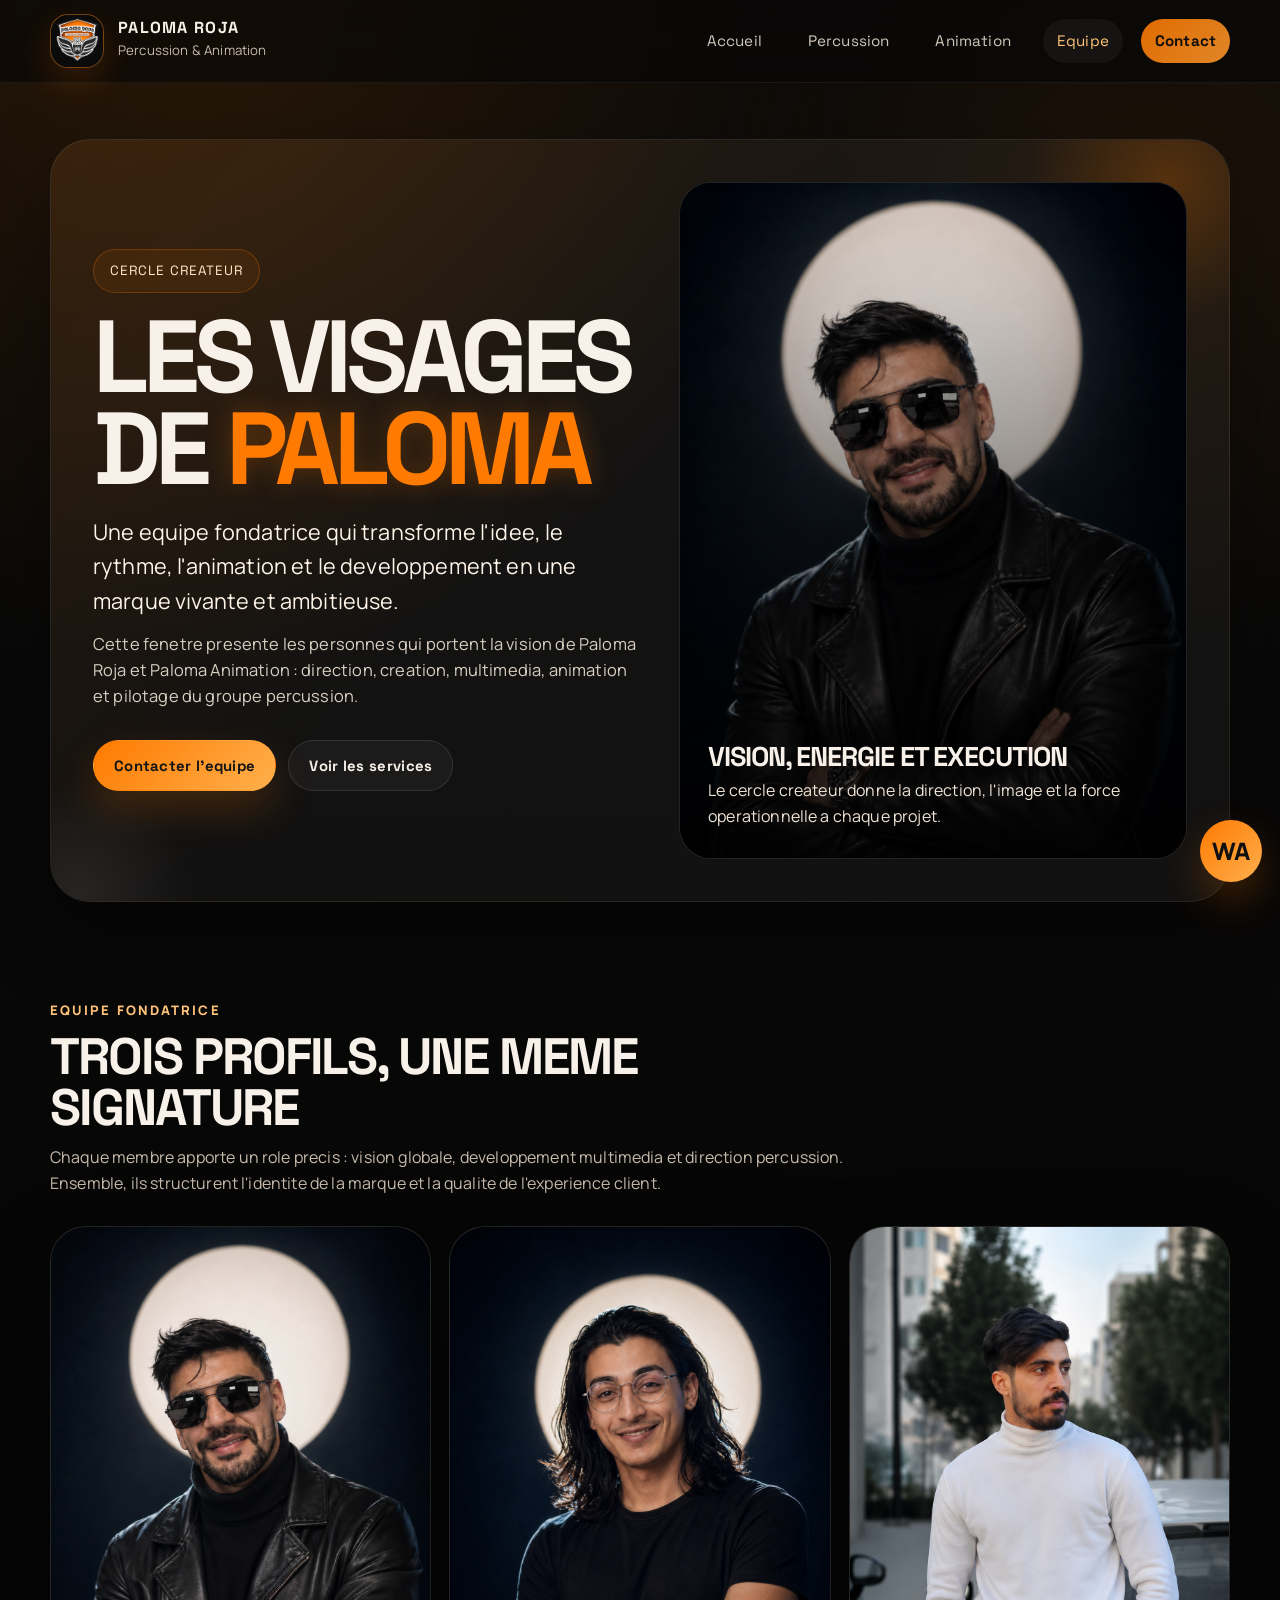
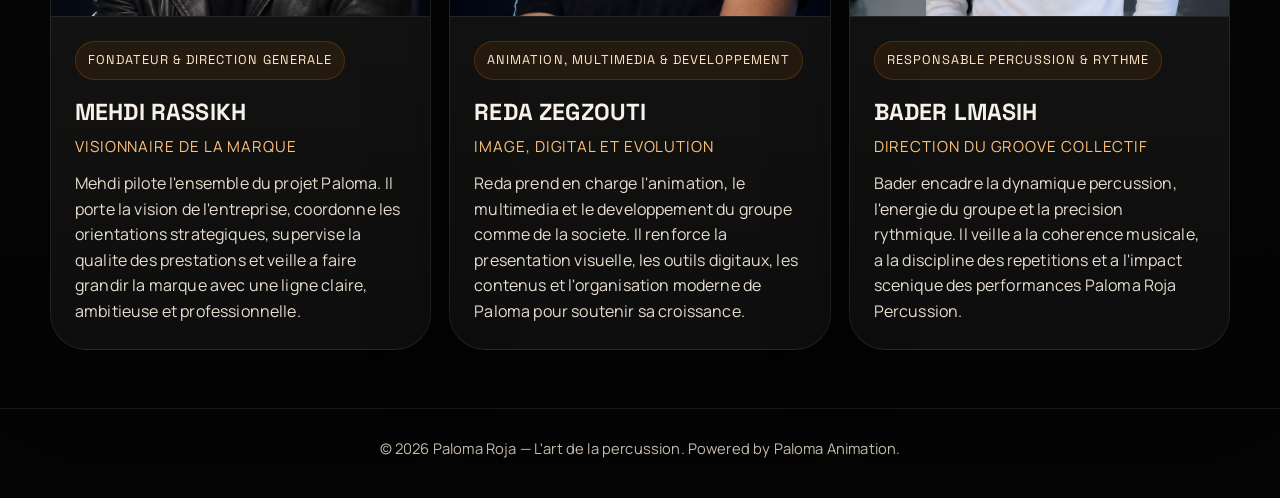
==== equipe.html @ c82f5fa4 "use real creator photos" ====
<!DOCTYPE html>
<html lang="fr">
<head>
  <meta charset="UTF-8" />
  <meta name="viewport" content="width=device-width, initial-scale=1.0" />
  <title>Cercle Createur | Paloma Roja</title>
  <meta
    name="description"
    content="Decouvrez le cercle createur de Paloma Roja et Paloma Animation : vision, animation, multimedia et direction percussion."
  />
  <link rel="preconnect" href="https://fonts.googleapis.com" />
  <link rel="preconnect" href="https://fonts.gstatic.com" crossorigin />
  <link
    href="https://fonts.googleapis.com/css2?family=Manrope:wght@400;500;700;800&family=Space+Grotesk:wght@500;700&display=swap"
    rel="stylesheet"
  />
  <link rel="stylesheet" href="style.css" />
</head>
<body>
  <div class="page-shell">
    <nav class="nav">
      <div class="container nav-inner">
        <a class="brand" href="index.html" aria-label="Paloma Roja accueil">
          <div class="brand-mark">
            <img src="logo.png" alt="Logo Paloma Roja" data-logo-image />
          </div>
          <div class="brand-text">
            <strong>Paloma Roja</strong>
            <span>Percussion & Animation</span>
          </div>
        </a>

        <div class="nav-links">
          <a href="index.html" data-nav-link>Accueil</a>
          <a href="percussion.html" data-nav-link>Percussion</a>
          <a href="animation.html" data-nav-link>Animation</a>
          <a href="equipe.html" data-nav-link>Equipe</a>
          <a href="contact.html" data-nav-link class="nav-cta">Contact</a>
        </div>
      </div>
    </nav>

    <main class="main-content">
      <section class="page-hero">
        <div class="container">
          <div class="page-hero-shell">
            <div class="page-hero-grid">
              <div>
                <div class="page-eyebrow">Cercle Createur</div>
                <h1>Les visages de <span class="accent">Paloma</span></h1>
                <p class="page-hero-subtitle">
                  Une equipe fondatrice qui transforme l'idee, le rythme, l'animation et le developpement en une
                  marque vivante et ambitieuse.
                </p>
                <p class="page-hero-copy">
                  Cette fenetre presente les personnes qui portent la vision de Paloma Roja et Paloma Animation :
                  direction, creation, multimedia, animation et pilotage du groupe percussion.
                </p>
                <div class="button-row">
                  <a class="btn btn-primary" href="contact.html">Contacter l'equipe</a>
                  <a class="btn btn-ghost" href="animation.html">Voir les services</a>
                </div>
              </div>

              <article class="visual-card">
                <img src="mehdirassikh.png" alt="Portrait de presentation de Mehdi Rassikh" />
                <div class="visual-card-copy">
                  <h2>Vision, energie et execution</h2>
                  <p>Le cercle createur donne la direction, l'image et la force operationnelle a chaque projet.</p>
                </div>
              </article>
            </div>
          </div>
        </div>
      </section>

      <section class="section">
        <div class="container">
          <div class="section-header">
            <div class="section-header-copy">
              <div class="kicker">Equipe fondatrice</div>
              <h2>Trois profils, une meme signature</h2>
              <p>
                Chaque membre apporte un role precis : vision globale, developpement multimedia et direction
                percussion. Ensemble, ils structurent l'identite de la marque et la qualite de l'experience client.
              </p>
            </div>
          </div>

          <div class="member-grid">
            <article class="member-card">
              <img class="member-photo" src="mehdirassikh.png" alt="Portrait de Mehdi Rassikh" />
              <div class="member-content">
                <span class="member-role">Fondateur & direction generale</span>
                <h3>Mehdi Rassikh</h3>
                <div class="member-name">Visionnaire de la marque</div>
                <p>
                  Mehdi pilote l'ensemble du projet Paloma. Il porte la vision de l'entreprise, coordonne les
                  orientations strategiques, supervise la qualite des prestations et veille a faire grandir la marque
                  avec une ligne claire, ambitieuse et professionnelle.
                </p>
              </div>
            </article>

            <article class="member-card">
              <img class="member-photo" src="reda_zegzouti.png" alt="Portrait de Reda Zegzouti" />
              <div class="member-content">
                <span class="member-role">Animation, multimedia & developpement</span>
                <h3>Reda Zegzouti</h3>
                <div class="member-name">Image, digital et evolution</div>
                <p>
                  Reda prend en charge l'animation, le multimedia et le developpement du groupe comme de la societe.
                  Il renforce la presentation visuelle, les outils digitaux, les contenus et l'organisation moderne de
                  Paloma pour soutenir sa croissance.
                </p>
              </div>
            </article>

            <article class="member-card">
              <img class="member-photo" src="badrelmassih.png" alt="Portrait de Bader Lmasih" />
              <div class="member-content">
                <span class="member-role">Responsable percussion & rythme</span>
                <h3>Bader Lmasih</h3>
                <div class="member-name">Direction du groove collectif</div>
                <p>
                  Bader encadre la dynamique percussion, l'energie du groupe et la precision rythmique. Il veille a la
                  coherence musicale, a la discipline des repetitions et a l'impact scenique des performances Paloma
                  Roja Percussion.
                </p>
              </div>
            </article>
          </div>
        </div>
      </section>
    </main>

    <a
      class="floating-whatsapp"
      href="https://wa.me/212612828842"
      target="_blank"
      rel="noopener"
      aria-label="Contacter Paloma Roja sur WhatsApp"
    >
      WA
    </a>

    <footer>
      <div class="container">&copy; 2026 Paloma Roja &mdash; L'art de la percussion. Powered by Paloma Animation.</div>
    </footer>
  </div>

  <script src="script.js"></script>
</body>
</html>
---- style.css ----
:root {
  --bg: #050505;
  --bg-soft: #0d0d0d;
  --panel: rgba(255, 248, 240, 0.055);
  --panel-strong: rgba(255, 248, 240, 0.09);
  --text: #f7f1ea;
  --muted: #c7bbad;
  --line: rgba(255, 255, 255, 0.11);
  --orange: #ff7a00;
  --orange-soft: #ffc37a;
  --shadow: 0 28px 80px rgba(0, 0, 0, 0.34);
  --radius-xl: 36px;
  --radius-lg: 26px;
  --radius-md: 18px;
  --container: min(1180px, calc(100% - 32px));
}

* {
  box-sizing: border-box;
  margin: 0;
  padding: 0;
}

body {
  font-family: "Manrope", sans-serif;
  background:
    radial-gradient(circle at 15% 0%, rgba(255, 122, 0, 0.12), transparent 28%),
    radial-gradient(circle at 90% 10%, rgba(255, 122, 0, 0.08), transparent 20%),
    linear-gradient(180deg, #0b0a09 0%, #040404 100%);
  color: var(--text);
  line-height: 1.6;
  min-height: 100vh;
  letter-spacing: 0.01em;
}

img {
  max-width: 100%;
  display: block;
}

a {
  color: inherit;
  text-decoration: none;
}

.container {
  width: var(--container);
  margin: 0 auto;
}

.page-shell {
  min-height: 100vh;
  display: flex;
  flex-direction: column;
}

.main-content {
  flex: 1;
}

.nav {
  position: sticky;
  top: 0;
  z-index: 40;
  border-bottom: 1px solid rgba(255, 255, 255, 0.06);
  background: rgba(7, 7, 7, 0.64);
  backdrop-filter: blur(18px);
}

.nav-inner {
  display: flex;
  align-items: center;
  justify-content: space-between;
  gap: 16px;
  padding: 14px 0;
}

.brand {
  display: flex;
  align-items: center;
  gap: 14px;
  min-width: 0;
}

.brand-mark {
  width: 54px;
  height: 54px;
  border-radius: 18px;
  background:
    linear-gradient(145deg, rgba(255, 122, 0, 0.26), rgba(255, 255, 255, 0.08)),
    rgba(255, 255, 255, 0.04);
  border: 1px solid rgba(255, 122, 0, 0.3);
  display: grid;
  place-items: center;
  overflow: hidden;
  box-shadow: 0 14px 34px rgba(255, 122, 0, 0.16);
  flex-shrink: 0;
  position: relative;
}

.brand-mark img {
  width: 100%;
  height: 100%;
  object-fit: contain;
  background: #0b0b0b;
}

.brand-mark::after {
  content: "PR";
  position: absolute;
  inset: 0;
  display: grid;
  place-items: center;
  font-family: "Space Grotesk", sans-serif;
  font-size: 1rem;
  letter-spacing: 0.18em;
  color: var(--orange-soft);
  opacity: 0;
  transition: opacity 0.2s ease;
}

.brand-mark.no-logo::after {
  opacity: 1;
}

.brand-text strong,
h1,
h2,
h3,
.pill,
.btn,
.stat strong,
.service-tag,
.page-eyebrow,
.nav-links a {
  font-family: "Space Grotesk", sans-serif;
}

.brand-text strong {
  display: block;
  font-size: 1rem;
  line-height: 1.1;
  text-transform: uppercase;
  letter-spacing: 0.08em;
}

.brand-text span {
  color: var(--muted);
  font-size: 0.83rem;
}

.nav-links {
  display: flex;
  align-items: center;
  gap: 18px;
  color: #ede2d4;
  font-size: 0.95rem;
}

.nav-links a {
  opacity: 0.88;
  transition: color 0.25s ease, opacity 0.25s ease, background 0.25s ease;
  padding: 10px 14px;
  border-radius: 999px;
}

.nav-links a:hover,
.nav-links a:focus-visible,
.nav-links a.is-active {
  color: var(--orange-soft);
  opacity: 1;
  background: rgba(255, 248, 240, 0.045);
}

.nav-cta {
  background: linear-gradient(135deg, var(--orange), #ff9a2f);
  color: #111;
  font-weight: 800;
}

.hero,
.page-hero {
  padding: 56px 0 40px;
}

.hero-shell,
.page-hero-shell {
  position: relative;
  overflow: hidden;
  border: 1px solid rgba(255, 255, 255, 0.08);
  border-radius: 40px;
  padding: 42px;
  background:
    linear-gradient(135deg, rgba(255, 122, 0, 0.09), rgba(255, 255, 255, 0.015) 45%),
    rgba(255, 248, 240, 0.028);
  box-shadow: var(--shadow);
}

.hero-shell::before,
.hero-shell::after,
.page-hero-shell::before,
.page-hero-shell::after {
  content: "";
  position: absolute;
  border-radius: 50%;
  pointer-events: none;
}

.hero-shell::before,
.page-hero-shell::before {
  width: 300px;
  height: 300px;
  top: -110px;
  right: -90px;
  background: radial-gradient(circle, rgba(255, 122, 0, 0.22), transparent 68%);
}

.hero-shell::after,
.page-hero-shell::after {
  width: 240px;
  height: 240px;
  left: -90px;
  bottom: -110px;
  background: radial-gradient(circle, rgba(255, 255, 255, 0.08), transparent 65%);
}

.hero-grid,
.page-hero-grid {
  display: grid;
  grid-template-columns: minmax(0, 1fr) minmax(360px, 0.92fr);
  gap: 34px;
  align-items: center;
  position: relative;
  z-index: 1;
}

.pill,
.page-eyebrow {
  display: inline-flex;
  align-items: center;
  gap: 10px;
  padding: 10px 16px;
  border-radius: 999px;
  border: 1px solid rgba(255, 122, 0, 0.26);
  background: rgba(255, 122, 0, 0.08);
  color: #ffe7ca;
  font-size: 0.84rem;
  letter-spacing: 0.08em;
  text-transform: uppercase;
  margin-bottom: 18px;
}

.pill-dot {
  width: 8px;
  height: 8px;
  border-radius: 50%;
  background: var(--orange);
  box-shadow: 0 0 18px rgba(255, 122, 0, 0.9);
}

h1 {
  font-size: clamp(3.2rem, 8vw, 6.6rem);
  line-height: 0.9;
  text-transform: uppercase;
  letter-spacing: -0.06em;
  max-width: 10ch;
  margin-bottom: 20px;
}

.accent {
  color: var(--orange);
  text-shadow: 0 0 26px rgba(255, 122, 0, 0.28);
}

.hero-subtitle,
.page-hero-subtitle {
  font-size: clamp(1.05rem, 2.2vw, 1.35rem);
  color: #fff4e8;
  margin-bottom: 12px;
  max-width: 44rem;
}

.hero-copy,
.page-hero-copy,
.section-copy,
.card p,
.split-panel p,
.cta-copy p,
.contact-intro {
  color: #d8cec1;
}

.hero-copy,
.page-hero-copy {
  max-width: 44rem;
  margin-bottom: 30px;
  font-size: 1.03rem;
}

.hero-actions,
.button-row {
  display: flex;
  flex-wrap: wrap;
  gap: 12px;
  align-items: center;
}

.btn {
  display: inline-flex;
  align-items: center;
  justify-content: center;
  gap: 10px;
  min-height: 50px;
  padding: 13px 20px;
  border-radius: 999px;
  border: 1px solid transparent;
  font-size: 0.93rem;
  font-weight: 700;
  letter-spacing: 0.02em;
  transition: transform 0.25s ease, box-shadow 0.25s ease, border-color 0.25s ease, background 0.25s ease;
}

.btn:hover,
.btn:focus-visible {
  transform: translateY(-2px);
}

.btn-primary {
  color: #141414;
  background: linear-gradient(135deg, var(--orange), #ffb04d);
  box-shadow: 0 18px 40px rgba(255, 122, 0, 0.2);
}

.btn-ghost {
  border-color: var(--line);
  background: rgba(255, 255, 255, 0.04);
  color: var(--text);
}

.btn-ghost:hover,
.btn-ghost:focus-visible {
  border-color: rgba(255, 122, 0, 0.45);
  color: #ffe6ca;
}

.hero-stats {
  display: grid;
  grid-template-columns: repeat(3, minmax(0, 1fr));
  gap: 12px;
  margin-top: 34px;
}

.stat {
  padding: 18px;
  border-radius: 22px;
  background: rgba(255, 248, 240, 0.04);
  border: 1px solid rgba(255, 255, 255, 0.07);
}

.stat strong {
  display: block;
  font-size: 1.3rem;
  color: var(--orange-soft);
  margin-bottom: 4px;
}

.stat span {
  color: var(--muted);
  font-size: 0.92rem;
}

.hero-visual,
.page-hero-visual {
  display: grid;
  gap: 14px;
}

.hero-main-card,
.visual-card {
  position: relative;
  min-height: 500px;
  border-radius: 32px;
  overflow: hidden;
  border: 1px solid rgba(255, 255, 255, 0.08);
  background: #111;
}

.hero-main-card img,
.visual-card img {
  width: 100%;
  height: 100%;
  object-fit: cover;
  transform: scale(1.02);
  filter: saturate(0.92) contrast(1.04);
}

.hero-main-overlay,
.visual-card-copy {
  position: absolute;
  inset: 0;
  display: flex;
  flex-direction: column;
  justify-content: flex-end;
  padding: 28px;
  background: linear-gradient(180deg, rgba(0, 0, 0, 0.02), rgba(0, 0, 0, 0.84));
}

.hero-main-overlay h2,
.visual-card-copy h2,
.visual-card-copy h3 {
  font-size: 1.7rem;
  text-transform: uppercase;
  margin-bottom: 8px;
}

.hero-main-overlay p,
.visual-card-copy p {
  color: #efe3d6;
  max-width: 28rem;
}

.hero-bottom-grid {
  display: grid;
  grid-template-columns: 1fr 1fr;
  gap: 14px;
}

.mini-card {
  position: relative;
  min-height: 180px;
  overflow: hidden;
  border-radius: 24px;
  border: 1px solid rgba(255, 255, 255, 0.08);
  background: #111;
}

.mini-card img {
  width: 100%;
  height: 100%;
  object-fit: cover;
}

.mini-card span {
  position: absolute;
  left: 16px;
  bottom: 14px;
  padding: 8px 12px;
  border-radius: 999px;
  background: rgba(0, 0, 0, 0.58);
  border: 1px solid rgba(255, 255, 255, 0.12);
  font-size: 0.85rem;
  font-weight: 700;
}

.section {
  padding: 58px 0;
}

.section-header {
  display: flex;
  justify-content: space-between;
  gap: 18px;
  align-items: end;
  margin-bottom: 30px;
}

.section-header-copy {
  max-width: 50rem;
}

.kicker {
  color: var(--orange-soft);
  text-transform: uppercase;
  letter-spacing: 0.16em;
  font-size: 0.82rem;
  font-weight: 800;
  margin-bottom: 10px;
}

h2 {
  font-size: clamp(2.1rem, 4vw, 3.5rem);
  line-height: 1;
  text-transform: uppercase;
  letter-spacing: -0.04em;
  margin-bottom: 12px;
}

.section-header p {
  color: var(--muted);
}

.paths,
.service-grid,
.contact-grid,
.dual-grid,
.stats-grid,
.member-grid,
.form-grid,
.checkbox-grid {
  display: grid;
  gap: 18px;
}

.paths {
  grid-template-columns: repeat(2, minmax(0, 1fr));
}

.service-grid {
  grid-template-columns: repeat(3, minmax(0, 1fr));
  margin-top: 18px;
}

.contact-grid,
.dual-grid {
  grid-template-columns: repeat(2, minmax(0, 1fr));
}

.stats-grid {
  grid-template-columns: repeat(4, minmax(0, 1fr));
}

.member-grid {
  grid-template-columns: repeat(3, minmax(0, 1fr));
}

.form-grid {
  grid-template-columns: repeat(2, minmax(0, 1fr));
}

.checkbox-grid {
  grid-template-columns: repeat(2, minmax(0, 1fr));
}

.path-card,
.split-panel,
.contact-card,
.service-card,
.cta-card,
.feature-card,
.stat-card,
.member-card,
.budget-form-card,
.budget-summary-card,
.placeholder-card {
  background:
    linear-gradient(180deg, rgba(255, 248, 240, 0.055), rgba(255, 255, 255, 0.02)),
    rgba(255, 255, 255, 0.018);
  border: 1px solid rgba(255, 255, 255, 0.08);
  border-radius: var(--radius-xl);
  box-shadow: var(--shadow);
}

.path-card,
.service-card,
.contact-card,
.feature-card,
.stat-card,
.member-card {
  transition: transform 0.28s ease, border-color 0.28s ease;
}

.path-card:hover,
.service-card:hover,
.contact-card:hover,
.feature-card:hover,
.stat-card:hover,
.member-card:hover {
  transform: translateY(-5px);
  border-color: rgba(255, 122, 0, 0.28);
}

.path-card {
  overflow: hidden;
}

.path-card img {
  width: 100%;
  height: 340px;
  object-fit: cover;
  filter: saturate(0.9) contrast(1.02);
}

.path-content,
.service-card,
.contact-card,
.feature-card,
.stat-card,
.budget-form-card,
.budget-summary-card,
.placeholder-card {
  padding: 26px;
}

.path-content h3,
.split-panel h3,
.cta-copy h3,
.service-card h3,
.feature-card h3,
.contact-feature-copy h3 {
  font-size: 1.45rem;
  text-transform: uppercase;
  margin-bottom: 12px;
}

.path-content p,
.service-card p,
.feature-card p {
  color: #e7ddcf;
}

.service-tags {
  display: flex;
  flex-wrap: wrap;
  gap: 10px;
  margin-bottom: 20px;
}

.service-tag {
  padding: 9px 12px;
  border-radius: 999px;
  background: rgba(255, 122, 0, 0.08);
  border: 1px solid rgba(255, 122, 0, 0.22);
  color: #ffe9ce;
  font-size: 0.82rem;
  letter-spacing: 0.02em;
  display: inline-flex;
}

.split-layout {
  display: grid;
  grid-template-columns: minmax(0, 0.92fr) minmax(0, 1.08fr);
  gap: 24px;
  margin-top: 22px;
}

.split-panel {
  padding: 28px;
}

.split-image {
  width: 100%;
  height: 320px;
  object-fit: cover;
  border-radius: 24px;
  margin-bottom: 24px;
  filter: saturate(0.9) contrast(1.02);
}

.check-list {
  display: grid;
  gap: 12px;
  margin-top: 18px;
}

.check-item {
  display: grid;
  grid-template-columns: 24px 1fr;
  gap: 12px;
  align-items: start;
  padding: 12px 0;
  border-bottom: 1px solid rgba(255, 255, 255, 0.08);
}

.check-item:last-child {
  border-bottom: none;
  padding-bottom: 0;
}

.check-icon {
  width: 24px;
  height: 24px;
  display: grid;
  place-items: center;
  border-radius: 50%;
  background: rgba(255, 122, 0, 0.14);
  color: var(--orange-soft);
  font-weight: 800;
}

.cta-card {
  margin-top: 22px;
  padding: 28px;
  display: flex;
  justify-content: space-between;
  align-items: center;
  gap: 18px;
  background:
    radial-gradient(circle at 15% 20%, rgba(255, 122, 0, 0.13), transparent 34%),
    linear-gradient(180deg, rgba(255, 248, 240, 0.07), rgba(255, 255, 255, 0.03));
}

.cta-copy {
  max-width: 42rem;
}

.feature-card ul {
  list-style: none;
  display: grid;
  gap: 10px;
  margin-top: 14px;
}

.feature-card li {
  color: #e7ddcf;
  padding-left: 18px;
  position: relative;
}

.feature-card li::before {
  content: "";
  position: absolute;
  left: 0;
  top: 11px;
  width: 7px;
  height: 7px;
  border-radius: 50%;
  background: var(--orange);
}

.stat-card strong {
  color: var(--orange-soft);
  display: block;
  font-size: 1.25rem;
  margin-bottom: 8px;
}

.contact-section {
  padding-bottom: 92px;
}

.member-card {
  overflow: hidden;
}

.member-photo {
  width: 100%;
  height: 390px;
  object-fit: cover;
  object-position: center top;
  background: #111;
  border-bottom: 1px solid rgba(255, 255, 255, 0.08);
}

.member-content {
  padding: 24px;
}

.member-role {
  display: inline-flex;
  margin-bottom: 14px;
  padding: 8px 12px;
  border-radius: 999px;
  background: rgba(255, 122, 0, 0.08);
  border: 1px solid rgba(255, 122, 0, 0.2);
  color: #ffe6ca;
  font-size: 0.8rem;
  letter-spacing: 0.08em;
  text-transform: uppercase;
  font-family: "Space Grotesk", sans-serif;
}

.member-content h3 {
  font-size: 1.45rem;
  text-transform: uppercase;
  margin-bottom: 4px;
}

.member-name {
  color: var(--orange-soft);
  margin-bottom: 12px;
  font-size: 0.95rem;
  letter-spacing: 0.06em;
  text-transform: uppercase;
}

.member-content p {
  color: #e7ddcf;
}

.budget-layout {
  display: grid;
  grid-template-columns: minmax(0, 1.15fr) minmax(320px, 0.85fr);
  gap: 24px;
  align-items: start;
}

.budget-form-card,
.budget-summary-card,
.placeholder-card {
  box-shadow: var(--shadow);
}

.field {
  display: grid;
  gap: 10px;
}

.field label,
.section-label {
  color: #fff3e5;
  font-size: 0.92rem;
  font-weight: 700;
  letter-spacing: 0.03em;
}

.field select,
.field input,
.check-option {
  width: 100%;
  border-radius: 18px;
  border: 1px solid rgba(255, 255, 255, 0.12);
  background: rgba(255, 255, 255, 0.03);
  color: var(--text);
}

.field select,
.field input {
  min-height: 52px;
  padding: 0 16px;
  outline: none;
}

.field select:focus,
.field input:focus {
  border-color: rgba(255, 122, 0, 0.36);
  box-shadow: 0 0 0 3px rgba(255, 122, 0, 0.08);
}

.check-option {
  display: flex;
  gap: 12px;
  align-items: flex-start;
  padding: 14px 16px;
  cursor: pointer;
}

.check-option input {
  width: 18px;
  height: 18px;
  margin-top: 2px;
  accent-color: var(--orange);
}

.check-option strong {
  display: block;
  color: #fff4e8;
  font-size: 0.95rem;
}

.check-option span {
  display: block;
  color: var(--muted);
  font-size: 0.88rem;
}

.budget-summary-card {
  position: sticky;
  top: 96px;
}

.estimate-label {
  color: var(--orange-soft);
  font-size: 0.82rem;
  text-transform: uppercase;
  letter-spacing: 0.15em;
  margin-bottom: 10px;
  font-family: "Space Grotesk", sans-serif;
}

.price-total {
  font-size: clamp(2.2rem, 5vw, 3.8rem);
  line-height: 0.95;
  margin-bottom: 14px;
  font-family: "Space Grotesk", sans-serif;
}

.estimate-note,
.placeholder-card p,
.budget-summary-card p {
  color: var(--muted);
}

.summary-list {
  list-style: none;
  display: grid;
  gap: 10px;
  margin: 20px 0 24px;
}

.summary-list li {
  display: flex;
  justify-content: space-between;
  gap: 12px;
  color: #efe3d6;
  padding-bottom: 10px;
  border-bottom: 1px solid rgba(255, 255, 255, 0.08);
}

.summary-list li.summary-empty {
  display: block;
}

.summary-list li span:last-child {
  color: var(--orange-soft);
  white-space: nowrap;
}

.summary-list .summary-empty {
  display: block;
  color: var(--muted);
}

.placeholder-card {
  text-align: left;
}

.placeholder-card .button-row {
  margin-top: 22px;
}

.small-note {
  font-size: 0.88rem;
  color: var(--muted);
}

.contact-wrap {
  display: grid;
  grid-template-columns: minmax(0, 0.9fr) minmax(0, 1.1fr);
  gap: 18px;
  align-items: stretch;
}

.contact-feature {
  border-radius: 34px;
  overflow: hidden;
  border: 1px solid rgba(255, 255, 255, 0.08);
  min-height: 100%;
  position: relative;
}

.contact-feature img {
  width: 100%;
  height: 100%;
  min-height: 430px;
  object-fit: cover;
  filter: saturate(0.9) contrast(1.02);
}

.contact-feature::after {
  content: "";
  position: absolute;
  inset: 0;
  background: linear-gradient(180deg, rgba(0, 0, 0, 0.12), rgba(0, 0, 0, 0.74));
}

.contact-feature-copy {
  position: absolute;
  inset: auto 22px 22px 22px;
  z-index: 1;
}

.contact-feature-copy p {
  color: #f3e7d7;
}

.contact-card strong {
  display: block;
  color: var(--orange-soft);
  text-transform: uppercase;
  font-size: 0.85rem;
  letter-spacing: 0.14em;
  margin-bottom: 8px;
}

.contact-card span {
  display: block;
  font-size: 1.05rem;
  color: #fff3e5;
}

.contact-card p {
  color: var(--muted);
  margin-top: 8px;
  font-size: 0.95rem;
}

.full-span {
  grid-column: 1 / -1;
}

.floating-whatsapp {
  position: fixed;
  right: 18px;
  bottom: 18px;
  z-index: 60;
  width: 62px;
  height: 62px;
  border-radius: 50%;
  display: grid;
  place-items: center;
  background: linear-gradient(135deg, var(--orange), #ffaf4e);
  color: #101010;
  font-size: 1.5rem;
  font-weight: 900;
  box-shadow: 0 18px 42px rgba(255, 122, 0, 0.24);
  transition: transform 0.25s ease;
}

.floating-whatsapp:hover,
.floating-whatsapp:focus-visible {
  transform: translateY(-3px) scale(1.02);
}

footer {
  border-top: 1px solid rgba(255, 255, 255, 0.08);
  padding: 28px 0 38px;
  color: var(--muted);
  text-align: center;
  font-size: 0.92rem;
}

@media (max-width: 980px) {
  .hero-grid,
  .page-hero-grid,
  .paths,
  .split-layout,
  .contact-wrap,
  .service-grid,
  .stats-grid,
  .dual-grid,
  .member-grid,
  .budget-layout {
    grid-template-columns: 1fr;
  }

  .hero-main-card,
  .visual-card {
    min-height: 360px;
  }

  .section-header {
    align-items: start;
    flex-direction: column;
  }
}

@media (max-width: 760px) {
  .nav-links {
    display: none;
  }

  .hero-shell,
  .page-hero-shell,
  .path-content,
  .split-panel,
  .cta-card,
  .contact-card,
  .feature-card,
  .stat-card,
  .budget-form-card,
  .budget-summary-card,
  .placeholder-card {
    padding-left: 20px;
    padding-right: 20px;
  }

  .hero-bottom-grid,
  .hero-stats,
  .contact-grid,
  .form-grid,
  .checkbox-grid {
    grid-template-columns: 1fr;
  }

  .cta-card {
    align-items: start;
    flex-direction: column;
  }
}

@media (max-width: 560px) {
  .hero-shell,
  .page-hero-shell {
    padding: 22px;
  }

  .hero,
  .page-hero {
    padding-top: 28px;
  }

  .btn {
    width: 100%;
  }

  .path-card img,
  .contact-feature img,
  .member-photo {
    height: 240px;
    min-height: 240px;
  }
}
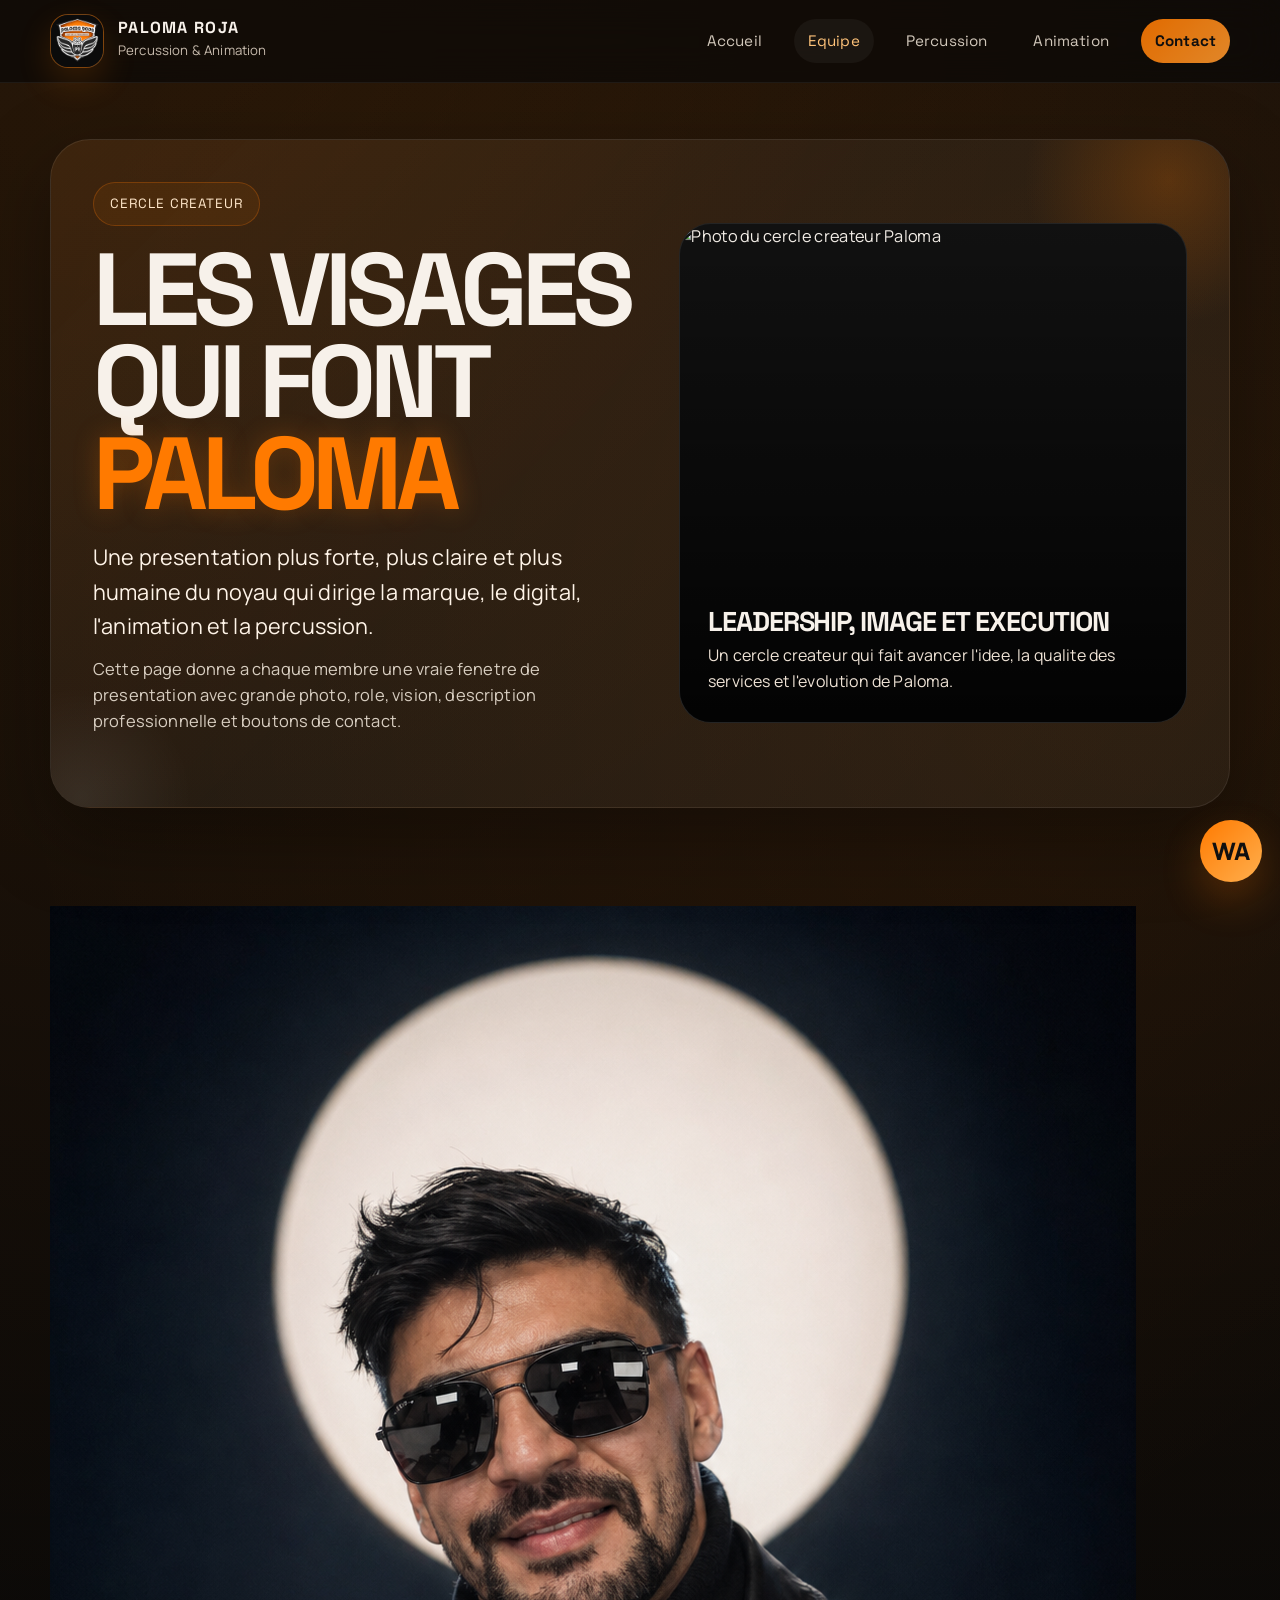
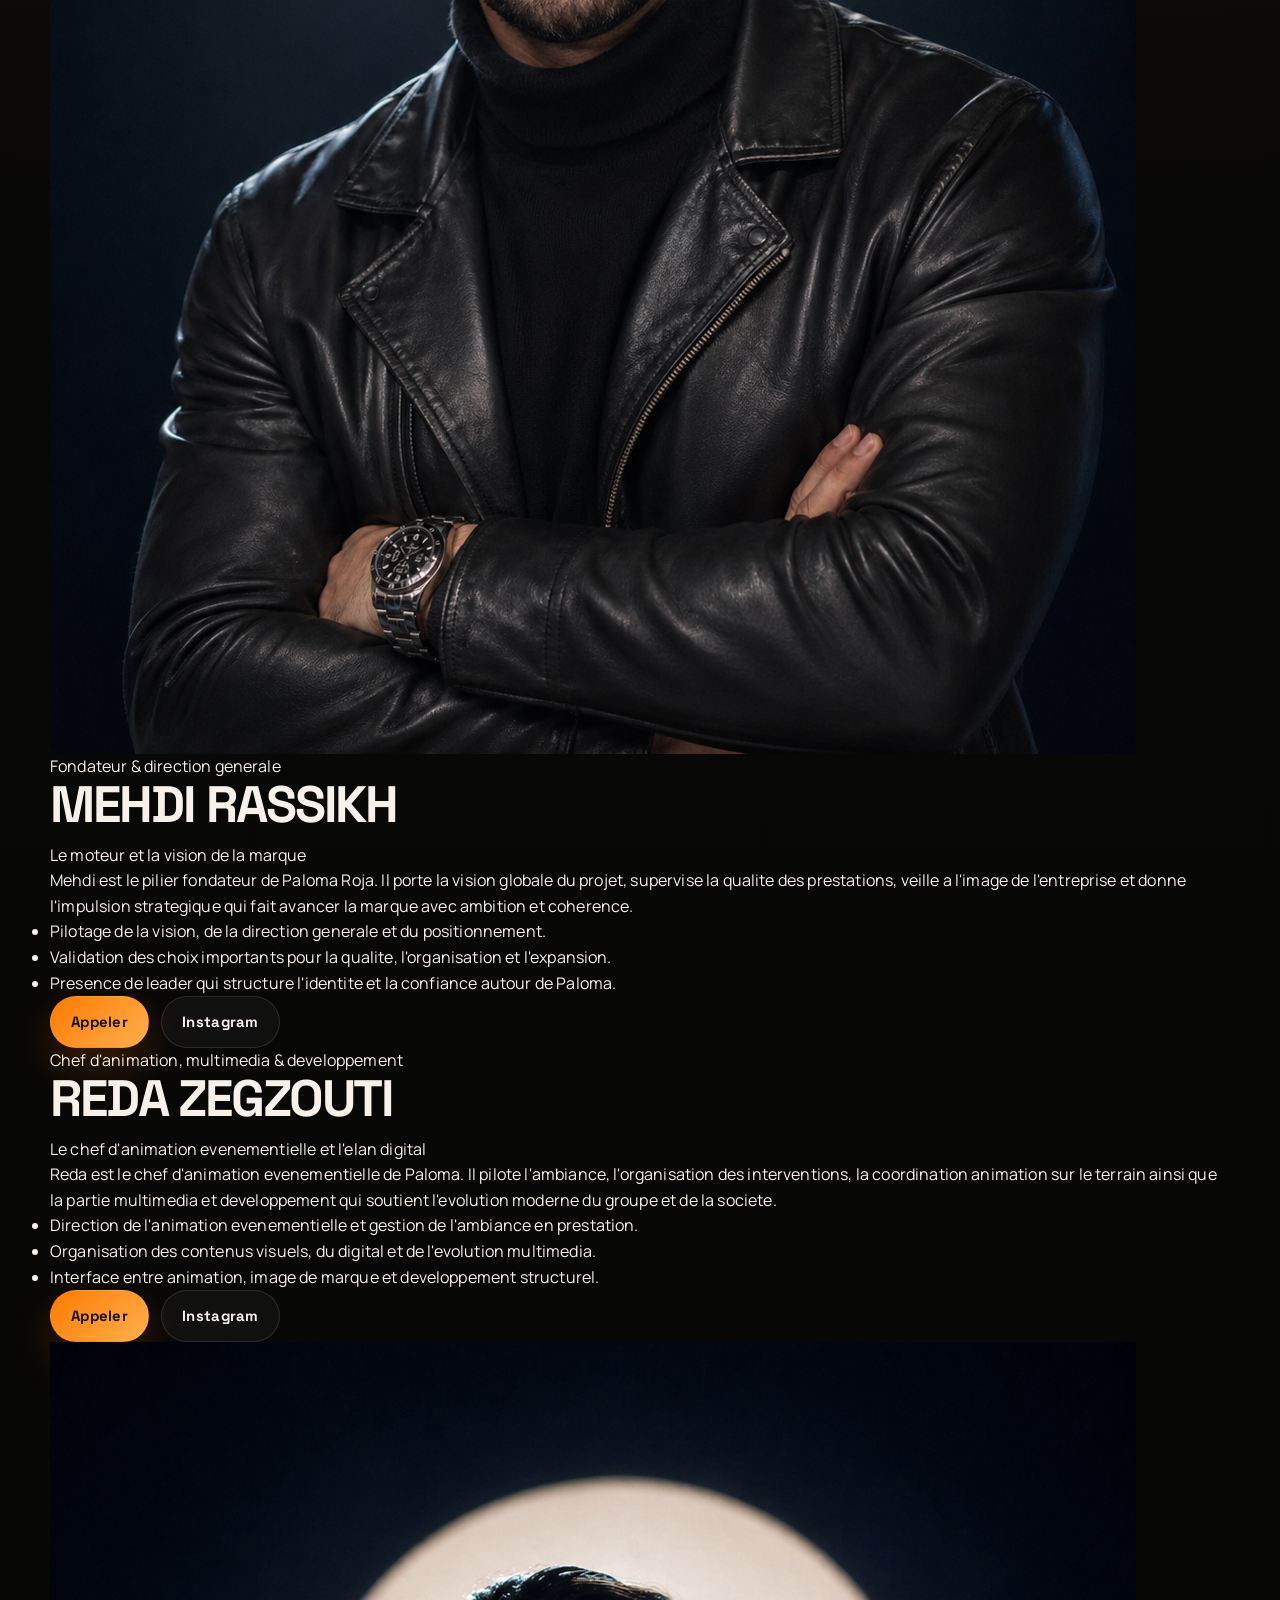
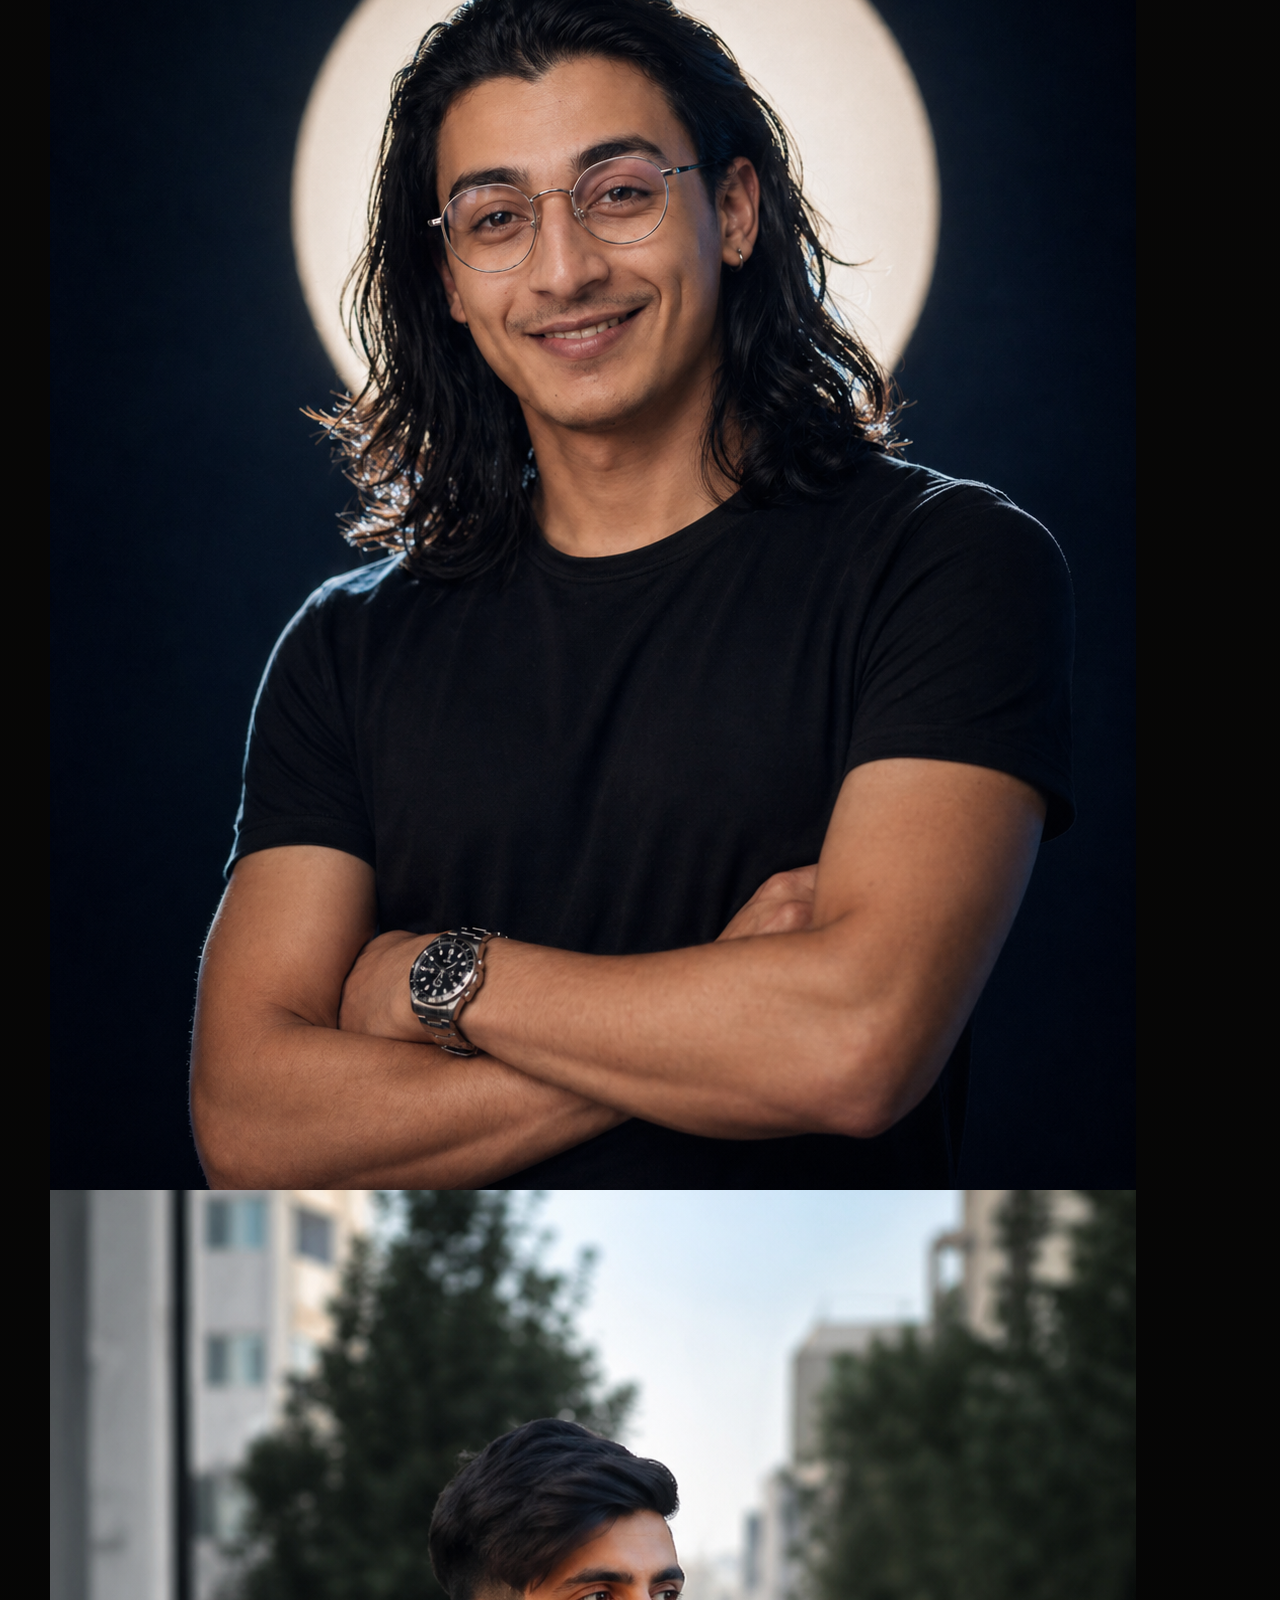
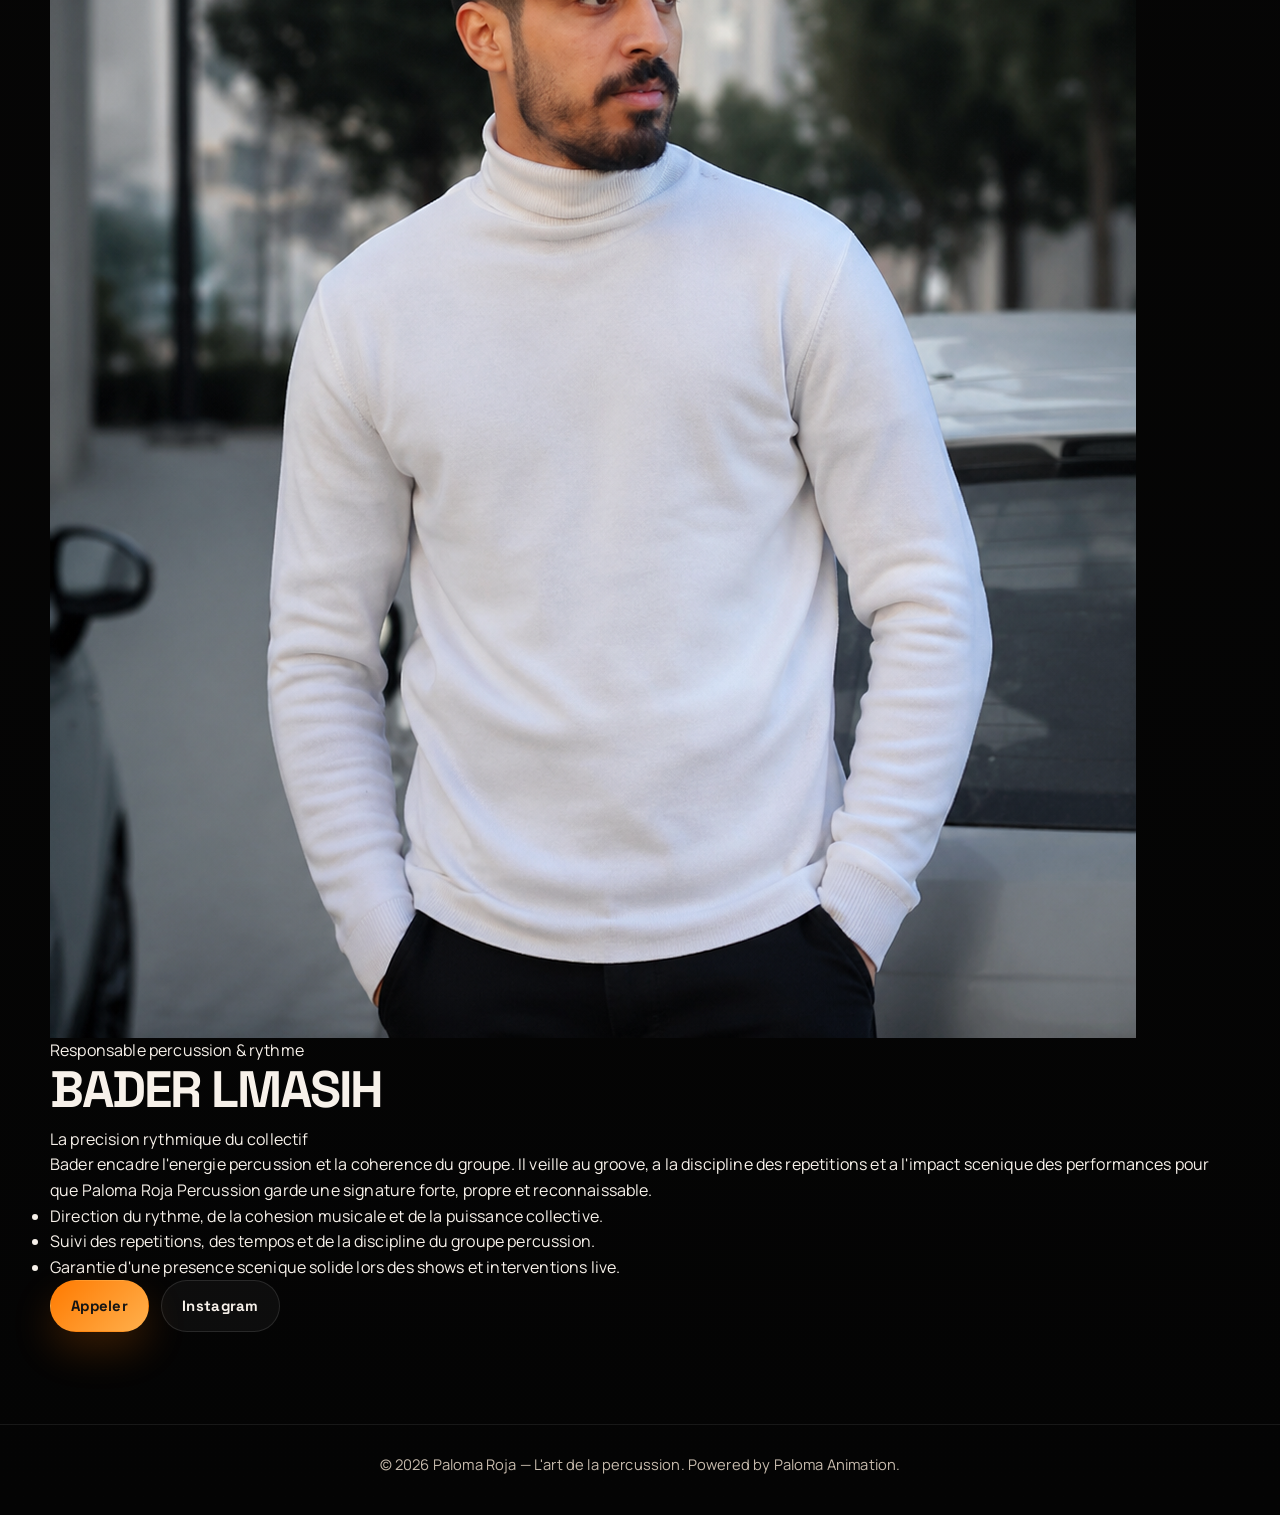
==== commit 518f4431: "clarify Reda animation role" ====
--- a/equipe.html
+++ b/equipe.html
@@ -6,7 +6,7 @@
   <title>Cercle Createur | Paloma Roja</title>
   <meta
     name="description"
-    content="Decouvrez le cercle createur de Paloma Roja et Paloma Animation : vision, animation, multimedia et direction percussion."
+    content="Decouvrez le cercle createur de Paloma Roja et Paloma Animation : vision, chef d'animation evenementielle, multimedia et direction percussion."
   />
   <link rel="preconnect" href="https://fonts.googleapis.com" />
   <link rel="preconnect" href="https://fonts.gstatic.com" crossorigin />
@@ -32,9 +32,9 @@
 
         <div class="nav-links">
           <a href="index.html" data-nav-link>Accueil</a>
+          <a href="equipe.html" data-nav-link>Equipe</a>
           <a href="percussion.html" data-nav-link>Percussion</a>
           <a href="animation.html" data-nav-link>Animation</a>
-          <a href="equipe.html" data-nav-link>Equipe</a>
           <a href="contact.html" data-nav-link class="nav-cta">Contact</a>
         </div>
       </div>
@@ -47,26 +47,22 @@
             <div class="page-hero-grid">
               <div>
                 <div class="page-eyebrow">Cercle Createur</div>
-                <h1>Les visages de <span class="accent">Paloma</span></h1>
+                <h1>Les visages qui font <span class="accent">Paloma</span></h1>
                 <p class="page-hero-subtitle">
-                  Une equipe fondatrice qui transforme l'idee, le rythme, l'animation et le developpement en une
-                  marque vivante et ambitieuse.
+                  Une presentation plus forte, plus claire et plus humaine du noyau qui dirige la marque, le digital,
+                  l'animation et la percussion.
                 </p>
                 <p class="page-hero-copy">
-                  Cette fenetre presente les personnes qui portent la vision de Paloma Roja et Paloma Animation :
-                  direction, creation, multimedia, animation et pilotage du groupe percussion.
+                  Cette page donne a chaque membre une vraie fenetre de presentation avec grande photo, role, vision,
+                  description professionnelle et boutons de contact.
                 </p>
-                <div class="button-row">
-                  <a class="btn btn-primary" href="contact.html">Contacter l'equipe</a>
-                  <a class="btn btn-ghost" href="animation.html">Voir les services</a>
-                </div>
               </div>
 
-              <article class="visual-card">
-                <img src="mehdirassikh.png" alt="Portrait de presentation de Mehdi Rassikh" />
+              <article class="visual-card team-shot">
+                <img src="3.png" alt="Photo du cercle createur Paloma" />
                 <div class="visual-card-copy">
-                  <h2>Vision, energie et execution</h2>
-                  <p>Le cercle createur donne la direction, l'image et la force operationnelle a chaque projet.</p>
+                  <h2>Leadership, image et execution</h2>
+                  <p>Un cercle createur qui fait avancer l'idee, la qualite des services et l'evolution de Paloma.</p>
                 </div>
               </article>
             </div>
@@ -74,61 +70,83 @@
         </div>
       </section>
 
-      <section class="section">
+      <section class="section contact-section">
         <div class="container">
-          <div class="section-header">
-            <div class="section-header-copy">
-              <div class="kicker">Equipe fondatrice</div>
-              <h2>Trois profils, une meme signature</h2>
-              <p>
-                Chaque membre apporte un role precis : vision globale, developpement multimedia et direction
-                percussion. Ensemble, ils structurent l'identite de la marque et la qualite de l'experience client.
-              </p>
-            </div>
-          </div>
+          <div class="profile-stack">
+            <section class="profile-panel">
+              <div class="profile-visual">
+                <img src="mehdirassikh.png" alt="Portrait de Mehdi Rassikh" />
+              </div>
+              <article class="profile-card">
+                <span class="profile-role">Fondateur & direction generale</span>
+                <h2>Mehdi Rassikh</h2>
+                <div class="profile-name">Le moteur et la vision de la marque</div>
+                <p>
+                  Mehdi est le pilier fondateur de Paloma Roja. Il porte la vision globale du projet, supervise la
+                  qualite des prestations, veille a l'image de l'entreprise et donne l'impulsion strategique qui fait
+                  avancer la marque avec ambition et coherence.
+                </p>
+                <ul class="profile-points">
+                  <li>Pilotage de la vision, de la direction generale et du positionnement.</li>
+                  <li>Validation des choix importants pour la qualite, l'organisation et l'expansion.</li>
+                  <li>Presence de leader qui structure l'identite et la confiance autour de Paloma.</li>
+                </ul>
+                <div class="button-row">
+                  <a class="btn btn-primary" href="tel:+212612828842">Appeler</a>
+                  <a class="btn btn-ghost" href="#" data-placeholder-link>Instagram</a>
+                </div>
+              </article>
+            </section>
 
-          <div class="member-grid">
-            <article class="member-card">
-              <img class="member-photo" src="mehdirassikh.png" alt="Portrait de Mehdi Rassikh" />
-              <div class="member-content">
-                <span class="member-role">Fondateur & direction generale</span>
-                <h3>Mehdi Rassikh</h3>
-                <div class="member-name">Visionnaire de la marque</div>
+            <section class="profile-panel reverse">
+              <article class="profile-card">
+                <span class="profile-role">Chef d'animation, multimedia & developpement</span>
+                <h2>Reda Zegzouti</h2>
+                <div class="profile-name">Le chef d'animation evenementielle et l'elan digital</div>
                 <p>
-                  Mehdi pilote l'ensemble du projet Paloma. Il porte la vision de l'entreprise, coordonne les
-                  orientations strategiques, supervise la qualite des prestations et veille a faire grandir la marque
-                  avec une ligne claire, ambitieuse et professionnelle.
+                  Reda est le chef d'animation evenementielle de Paloma. Il pilote l'ambiance, l'organisation des
+                  interventions, la coordination animation sur le terrain ainsi que la partie multimedia et
+                  developpement qui soutient l'evolution moderne du groupe et de la societe.
                 </p>
+                <ul class="profile-points">
+                  <li>Direction de l'animation evenementielle et gestion de l'ambiance en prestation.</li>
+                  <li>Organisation des contenus visuels, du digital et de l'evolution multimedia.</li>
+                  <li>Interface entre animation, image de marque et developpement structurel.</li>
+                </ul>
+                <div class="button-row">
+                  <a class="btn btn-primary" href="tel:+212612828842">Appeler</a>
+                  <a class="btn btn-ghost" href="#" data-placeholder-link>Instagram</a>
+                </div>
+              </article>
+              <div class="profile-visual">
+                <img src="reda_zegzouti.png" alt="Portrait de Reda Zegzouti" />
               </div>
-            </article>
+            </section>
 
-            <article class="member-card">
-              <img class="member-photo" src="reda_zegzouti.png" alt="Portrait de Reda Zegzouti" />
-              <div class="member-content">
-                <span class="member-role">Animation, multimedia & developpement</span>
-                <h3>Reda Zegzouti</h3>
-                <div class="member-name">Image, digital et evolution</div>
+            <section class="profile-panel">
+              <div class="profile-visual">
+                <img src="badrelmassih.png" alt="Portrait de Bader Lmasih" />
+              </div>
+              <article class="profile-card">
+                <span class="profile-role">Responsable percussion & rythme</span>
+                <h2>Bader Lmasih</h2>
+                <div class="profile-name">La precision rythmique du collectif</div>
                 <p>
-                  Reda prend en charge l'animation, le multimedia et le developpement du groupe comme de la societe.
-                  Il renforce la presentation visuelle, les outils digitaux, les contenus et l'organisation moderne de
-                  Paloma pour soutenir sa croissance.
+                  Bader encadre l'energie percussion et la coherence du groupe. Il veille au groove, a la discipline
+                  des repetitions et a l'impact scenique des performances pour que Paloma Roja Percussion garde une
+                  signature forte, propre et reconnaissable.
                 </p>
-              </div>
-            </article>
-
-            <article class="member-card">
-              <img class="member-photo" src="badrelmassih.png" alt="Portrait de Bader Lmasih" />
-              <div class="member-content">
-                <span class="member-role">Responsable percussion & rythme</span>
-                <h3>Bader Lmasih</h3>
-                <div class="member-name">Direction du groove collectif</div>
-                <p>
-                  Bader encadre la dynamique percussion, l'energie du groupe et la precision rythmique. Il veille a la
-                  coherence musicale, a la discipline des repetitions et a l'impact scenique des performances Paloma
-                  Roja Percussion.
-                </p>
-              </div>
-            </article>
+                <ul class="profile-points">
+                  <li>Direction du rythme, de la cohesion musicale et de la puissance collective.</li>
+                  <li>Suivi des repetitions, des tempos et de la discipline du groupe percussion.</li>
+                  <li>Garantie d'une presence scenique solide lors des shows et interventions live.</li>
+                </ul>
+                <div class="button-row">
+                  <a class="btn btn-primary" href="tel:+212612828842">Appeler</a>
+                  <a class="btn btn-ghost" href="#" data-placeholder-link>Instagram</a>
+                </div>
+              </article>
+            </section>
           </div>
         </div>
       </section>
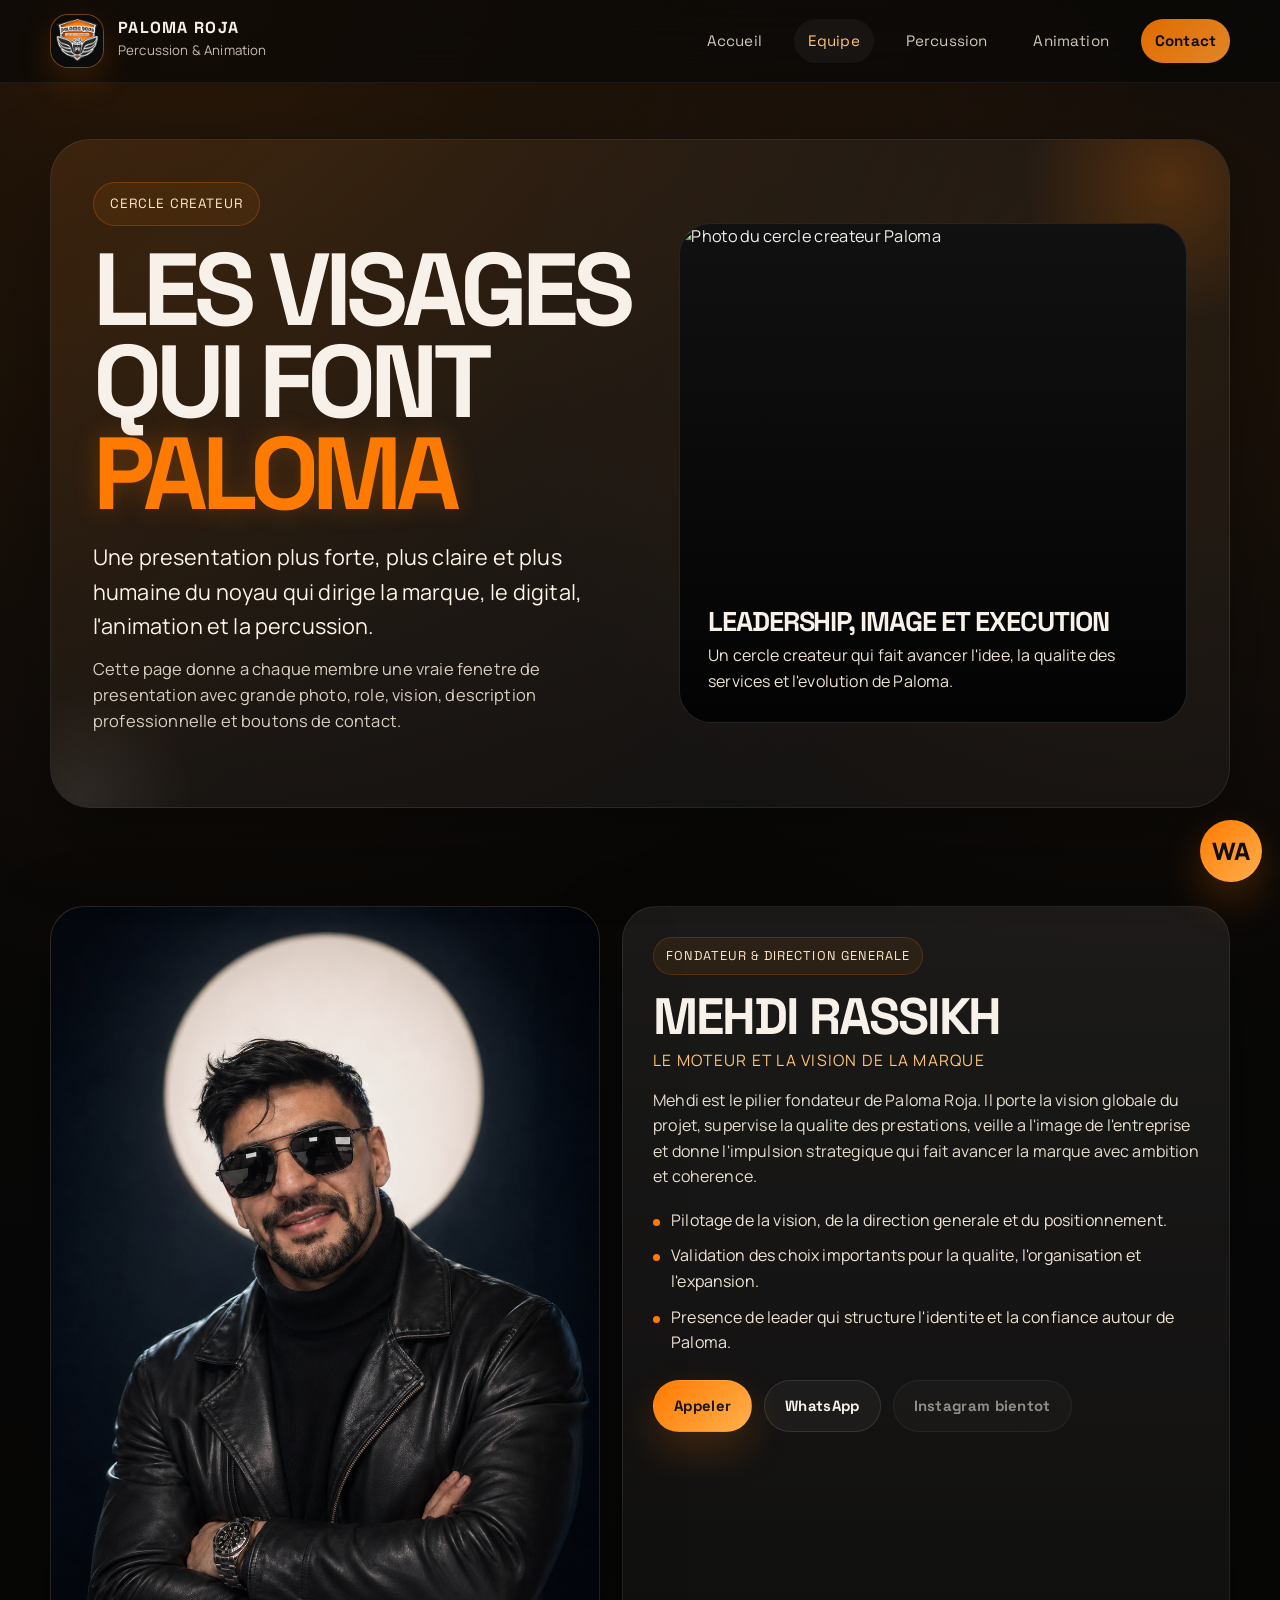
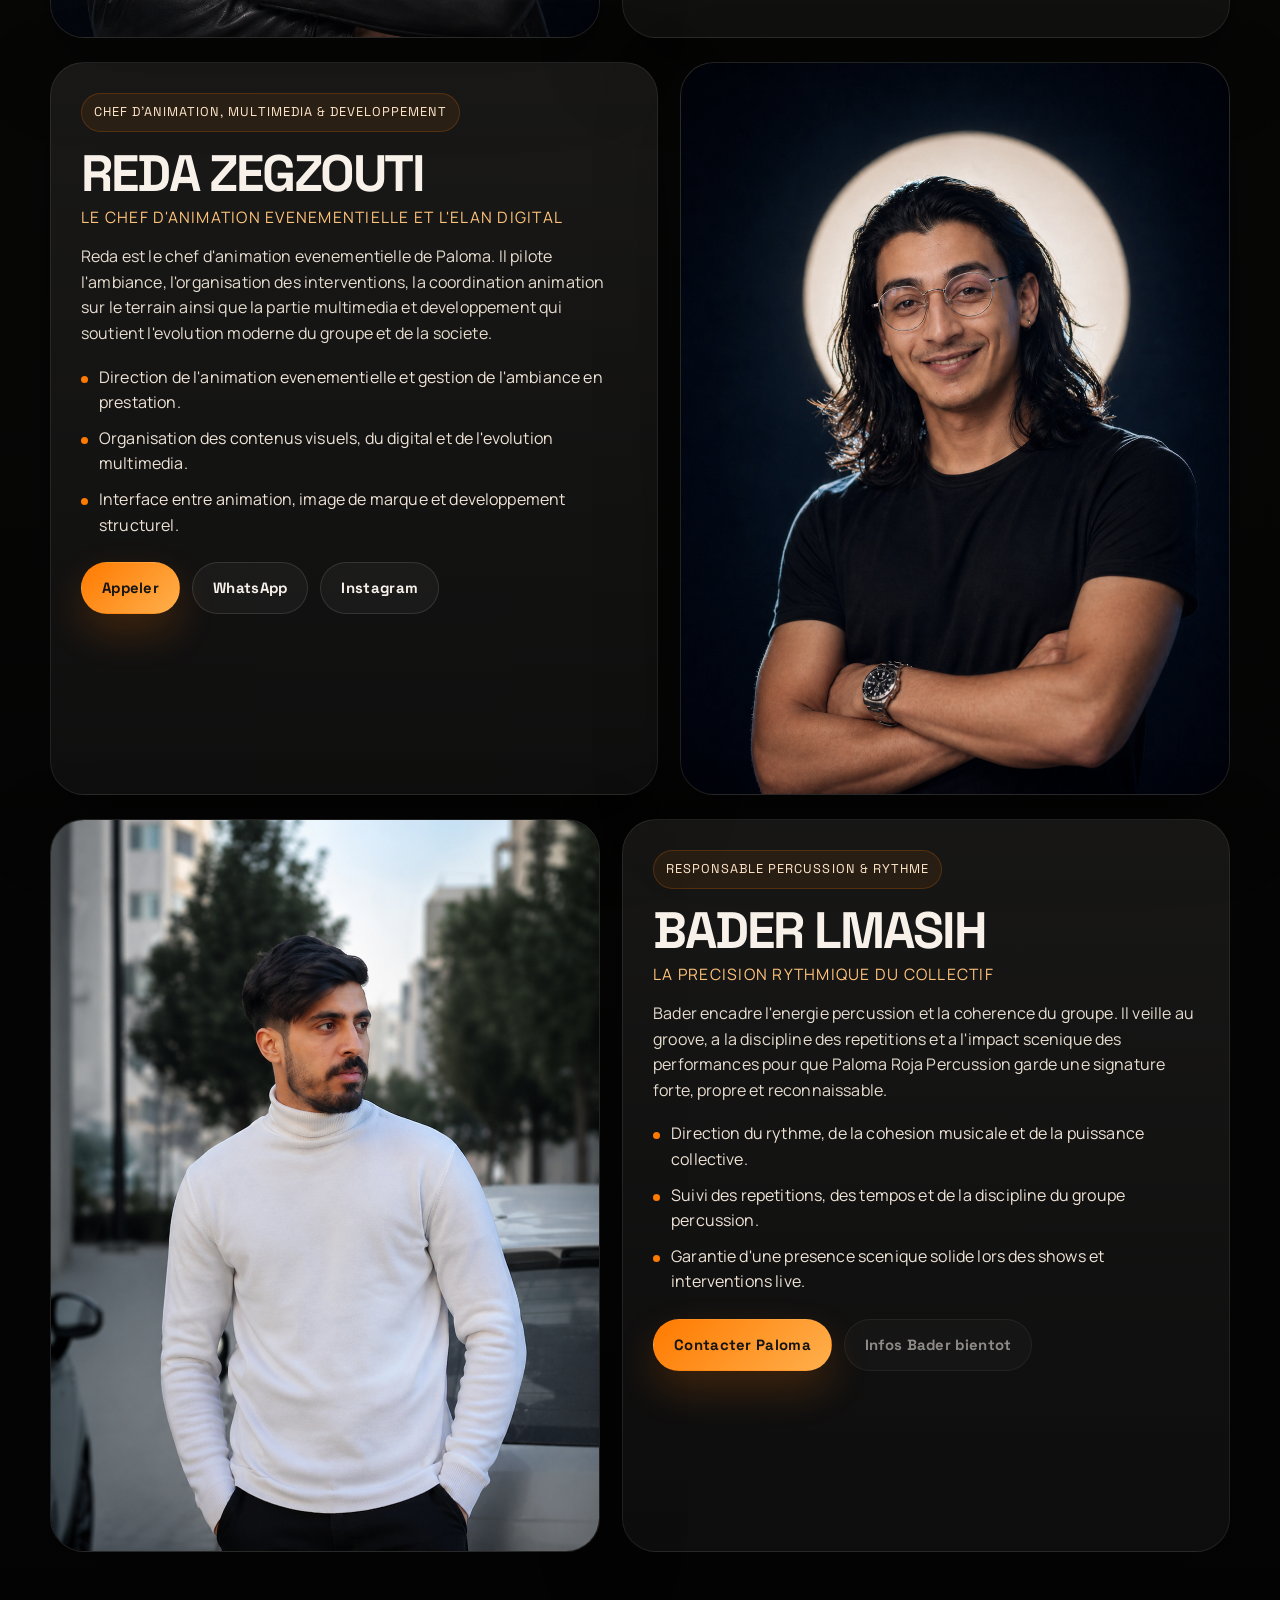
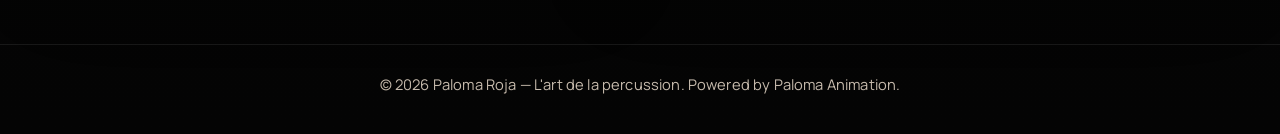
==== commit c9e1ebe0: "link app download and team socials" ====
--- a/equipe.html
+++ b/equipe.html
@@ -92,8 +92,9 @@
                   <li>Presence de leader qui structure l'identite et la confiance autour de Paloma.</li>
                 </ul>
                 <div class="button-row">
-                  <a class="btn btn-primary" href="tel:+212612828842">Appeler</a>
-                  <a class="btn btn-ghost" href="#" data-placeholder-link>Instagram</a>
+                  <a class="btn btn-primary" href="tel:+212771283377">Appeler</a>
+                  <a class="btn btn-ghost" href="https://wa.me/212771283377" target="_blank" rel="noopener">WhatsApp</a>
+                  <span class="btn btn-ghost is-disabled" aria-disabled="true">Instagram bientot</span>
                 </div>
               </article>
             </section>
@@ -115,7 +116,8 @@
                 </ul>
                 <div class="button-row">
                   <a class="btn btn-primary" href="tel:+212612828842">Appeler</a>
-                  <a class="btn btn-ghost" href="#" data-placeholder-link>Instagram</a>
+                  <a class="btn btn-ghost" href="https://wa.me/212612828842" target="_blank" rel="noopener">WhatsApp</a>
+                  <a class="btn btn-ghost" href="https://www.instagram.com/ghidawiii/" target="_blank" rel="noopener">Instagram</a>
                 </div>
               </article>
               <div class="profile-visual">
@@ -142,8 +144,8 @@
                   <li>Garantie d'une presence scenique solide lors des shows et interventions live.</li>
                 </ul>
                 <div class="button-row">
-                  <a class="btn btn-primary" href="tel:+212612828842">Appeler</a>
-                  <a class="btn btn-ghost" href="#" data-placeholder-link>Instagram</a>
+                  <a class="btn btn-primary" href="contact.html">Contacter Paloma</a>
+                  <span class="btn btn-ghost is-disabled" aria-disabled="true">Infos Bader bientot</span>
                 </div>
               </article>
             </section>
--- a/style.css
+++ b/style.css
@@ -343,6 +343,12 @@
   color: #ffe6ca;
 }
 
+.btn.is-disabled,
+.btn[aria-disabled="true"] {
+  opacity: 0.55;
+  pointer-events: none;
+}
+
 .hero-stats {
   display: grid;
   grid-template-columns: repeat(3, minmax(0, 1fr));
@@ -392,6 +398,10 @@
   object-fit: cover;
   transform: scale(1.02);
   filter: saturate(0.92) contrast(1.04);
+}
+
+.visual-card.team-shot img {
+  object-position: center top;
 }
 
 .hero-main-overlay,
@@ -923,6 +933,200 @@
   color: var(--muted);
 }
 
+.profile-stack {
+  display: grid;
+  gap: 24px;
+}
+
+.profile-panel {
+  display: grid;
+  grid-template-columns: minmax(340px, 0.95fr) minmax(0, 1.05fr);
+  gap: 22px;
+  align-items: stretch;
+}
+
+.profile-panel.reverse {
+  grid-template-columns: minmax(0, 1.05fr) minmax(340px, 0.95fr);
+}
+
+.profile-card,
+.profile-visual {
+  border-radius: 34px;
+  border: 1px solid rgba(255, 255, 255, 0.08);
+  overflow: hidden;
+  box-shadow: var(--shadow);
+  background:
+    linear-gradient(180deg, rgba(255, 248, 240, 0.055), rgba(255, 255, 255, 0.02)),
+    rgba(255, 255, 255, 0.018);
+}
+
+.profile-card {
+  padding: 30px;
+}
+
+.profile-visual img {
+  width: 100%;
+  height: 100%;
+  min-height: 520px;
+  object-fit: cover;
+  object-position: center top;
+}
+
+.profile-role {
+  display: inline-flex;
+  margin-bottom: 16px;
+  padding: 8px 12px;
+  border-radius: 999px;
+  background: rgba(255, 122, 0, 0.08);
+  border: 1px solid rgba(255, 122, 0, 0.2);
+  color: #ffe6ca;
+  font-size: 0.8rem;
+  letter-spacing: 0.08em;
+  text-transform: uppercase;
+  font-family: "Space Grotesk", sans-serif;
+}
+
+.profile-card h2 {
+  margin-bottom: 6px;
+}
+
+.profile-name {
+  color: var(--orange-soft);
+  margin-bottom: 14px;
+  font-size: 0.98rem;
+  letter-spacing: 0.08em;
+  text-transform: uppercase;
+}
+
+.profile-card p {
+  color: #e7ddcf;
+  margin-bottom: 18px;
+}
+
+.profile-points {
+  list-style: none;
+  display: grid;
+  gap: 10px;
+  margin: 18px 0 24px;
+}
+
+.profile-points li {
+  color: #efe3d6;
+  padding-left: 18px;
+  position: relative;
+}
+
+.profile-points li::before {
+  content: "";
+  position: absolute;
+  left: 0;
+  top: 11px;
+  width: 7px;
+  height: 7px;
+  border-radius: 50%;
+  background: var(--orange);
+}
+
+.option-category {
+  margin-top: 26px;
+}
+
+.option-category h3 {
+  margin-bottom: 12px;
+  font-size: 1.3rem;
+  text-transform: uppercase;
+}
+
+.option-category p {
+  color: var(--muted);
+  margin-bottom: 14px;
+}
+
+.option-grid,
+.package-grid {
+  display: grid;
+  gap: 14px;
+}
+
+.option-grid {
+  grid-template-columns: repeat(2, minmax(0, 1fr));
+}
+
+.package-grid {
+  grid-template-columns: repeat(2, minmax(0, 1fr));
+  margin-top: 18px;
+}
+
+.option-card {
+  border-radius: 24px;
+  border: 1px solid rgba(255, 255, 255, 0.08);
+  background: rgba(255, 255, 255, 0.025);
+  padding: 18px;
+}
+
+.option-card-header {
+  display: flex;
+  gap: 12px;
+  align-items: flex-start;
+}
+
+.option-card input[type="checkbox"],
+.option-card input[type="radio"] {
+  margin-top: 4px;
+  width: 18px;
+  height: 18px;
+  accent-color: var(--orange);
+}
+
+.option-card-title {
+  color: #fff3e5;
+  font-weight: 700;
+  margin-bottom: 4px;
+}
+
+.option-card-meta {
+  color: var(--muted);
+  font-size: 0.88rem;
+}
+
+.option-card-estimate {
+  color: var(--orange-soft);
+  font-size: 0.88rem;
+  margin-top: 8px;
+}
+
+.qty-control {
+  display: none;
+  margin-top: 12px;
+}
+
+.qty-control.is-visible {
+  display: block;
+}
+
+.qty-control label {
+  display: block;
+  color: #fff3e5;
+  font-size: 0.85rem;
+  margin-bottom: 8px;
+}
+
+.qty-control input {
+  width: 100%;
+  min-height: 46px;
+  border-radius: 14px;
+  border: 1px solid rgba(255, 255, 255, 0.12);
+  background: rgba(255, 255, 255, 0.03);
+  color: var(--text);
+  padding: 0 14px;
+}
+
+.inline-note {
+  color: var(--muted);
+  font-size: 0.9rem;
+  margin-top: 10px;
+}
+
 .contact-wrap {
   display: grid;
   grid-template-columns: minmax(0, 0.9fr) minmax(0, 1.1fr);
@@ -1029,7 +1233,11 @@
   .stats-grid,
   .dual-grid,
   .member-grid,
-  .budget-layout {
+  .budget-layout,
+  .profile-panel,
+  .profile-panel.reverse,
+  .option-grid,
+  .package-grid {
     grid-template-columns: 1fr;
   }
 
@@ -1045,8 +1253,92 @@
 }
 
 @media (max-width: 760px) {
+  .container {
+    width: min(1180px, calc(100% - 24px));
+  }
+
+  .nav-inner {
+    flex-direction: column;
+    align-items: flex-start;
+    gap: 14px;
+    padding: 12px 0;
+  }
+
+  .brand {
+    width: 100%;
+  }
+
   .nav-links {
+    display: flex;
+    width: 100%;
+    flex-wrap: nowrap;
+    gap: 10px;
+    overflow-x: auto;
+    padding-bottom: 4px;
+    scrollbar-width: none;
+    -ms-overflow-style: none;
+  }
+
+  .nav-links::-webkit-scrollbar {
     display: none;
+  }
+
+  .nav-links a {
+    flex: 0 0 auto;
+    white-space: nowrap;
+    padding: 10px 14px;
+    border: 1px solid rgba(255, 255, 255, 0.08);
+    background: rgba(255, 255, 255, 0.03);
+  }
+
+  .hero,
+  .page-hero {
+    padding: 24px 0 20px;
+  }
+
+  .section {
+    padding: 42px 0;
+  }
+
+  .hero-shell,
+  .page-hero-shell {
+    padding: 24px;
+    border-radius: 30px;
+  }
+
+  .hero-grid,
+  .page-hero-grid {
+    gap: 22px;
+  }
+
+  h1 {
+    font-size: clamp(2.7rem, 15vw, 4.2rem);
+    max-width: none;
+    margin-bottom: 16px;
+  }
+
+  h2 {
+    font-size: clamp(1.9rem, 8vw, 2.8rem);
+  }
+
+  .pill,
+  .page-eyebrow {
+    padding: 8px 14px;
+    font-size: 0.75rem;
+    margin-bottom: 14px;
+  }
+
+  .hero-subtitle,
+  .page-hero-subtitle {
+    font-size: 1rem;
+  }
+
+  .hero-copy,
+  .page-hero-copy,
+  .section-header p,
+  .contact-intro {
+    font-size: 0.97rem;
+    margin-bottom: 20px;
   }
 
   .hero-shell,
@@ -1072,31 +1364,196 @@
     grid-template-columns: 1fr;
   }
 
+  .hero-actions,
+  .button-row {
+    flex-direction: column;
+    align-items: stretch;
+  }
+
+  .btn {
+    width: 100%;
+  }
+
+  .hero-main-card,
+  .visual-card {
+    min-height: 320px;
+    border-radius: 26px;
+  }
+
+  .hero-main-overlay,
+  .visual-card-copy {
+    padding: 20px;
+  }
+
+  .hero-main-overlay h2,
+  .visual-card-copy h2,
+  .visual-card-copy h3 {
+    font-size: 1.35rem;
+  }
+
+  .stat {
+    padding: 16px;
+  }
+
+  .stat strong {
+    font-size: 1.1rem;
+  }
+
+  .path-content,
+  .service-card,
+  .contact-card,
+  .feature-card,
+  .stat-card,
+  .budget-form-card,
+  .budget-summary-card,
+  .placeholder-card,
+  .profile-card {
+    padding-top: 22px;
+    padding-bottom: 22px;
+  }
+
+  .path-content h3,
+  .split-panel h3,
+  .cta-copy h3,
+  .service-card h3,
+  .feature-card h3,
+  .contact-feature-copy h3 {
+    font-size: 1.25rem;
+  }
+
+  .path-card img,
+  .split-image {
+    height: 260px;
+  }
+
+  .split-panel {
+    padding: 22px;
+  }
+
+  .contact-feature img {
+    min-height: 300px;
+  }
+
+  .contact-feature-copy {
+    inset: auto 18px 18px 18px;
+  }
+
+  .profile-visual img {
+    min-height: 380px;
+  }
+
+  .profile-role {
+    font-size: 0.72rem;
+  }
+
+  .summary-list li {
+    flex-direction: column;
+    align-items: flex-start;
+  }
+
+  .summary-list li span:last-child {
+    white-space: normal;
+  }
+
   .cta-card {
     align-items: start;
     flex-direction: column;
   }
+
+  .floating-whatsapp {
+    width: 56px;
+    height: 56px;
+    right: 14px;
+    bottom: 14px;
+    font-size: 1.25rem;
+  }
 }
 
 @media (max-width: 560px) {
+  .container {
+    width: min(1180px, calc(100% - 20px));
+  }
+
+  .brand-mark {
+    width: 48px;
+    height: 48px;
+    border-radius: 16px;
+  }
+
+  .brand-text strong {
+    font-size: 0.92rem;
+  }
+
+  .brand-text span {
+    font-size: 0.76rem;
+  }
+
   .hero-shell,
   .page-hero-shell {
-    padding: 22px;
+    padding: 20px;
   }
 
   .hero,
   .page-hero {
-    padding-top: 28px;
-  }
-
-  .btn {
-    width: 100%;
+    padding-top: 20px;
+  }
+
+  h1 {
+    font-size: clamp(2.35rem, 16vw, 3.35rem);
+    line-height: 0.94;
+  }
+
+  .hero-subtitle,
+  .page-hero-subtitle {
+    font-size: 0.96rem;
+  }
+
+  .hero-copy,
+  .page-hero-copy,
+  .section-header p,
+  .contact-intro {
+    font-size: 0.93rem;
+  }
+
+  .hero-main-card,
+  .visual-card {
+    min-height: 280px;
+  }
+
+  .mini-card {
+    min-height: 150px;
+  }
+
+  .mini-card span {
+    left: 12px;
+    right: 12px;
+    bottom: 12px;
+    text-align: center;
+  }
+
+  .option-card {
+    padding: 15px;
+    border-radius: 20px;
+  }
+
+  .field select,
+  .field input,
+  .qty-control input {
+    min-height: 48px;
+  }
+
+  .price-total {
+    font-size: clamp(2rem, 12vw, 2.85rem);
   }
 
   .path-card img,
   .contact-feature img,
   .member-photo {
-    height: 240px;
-    min-height: 240px;
-  }
-}
+    height: 220px;
+    min-height: 220px;
+  }
+
+  .profile-visual img {
+    min-height: 300px;
+  }
+}
